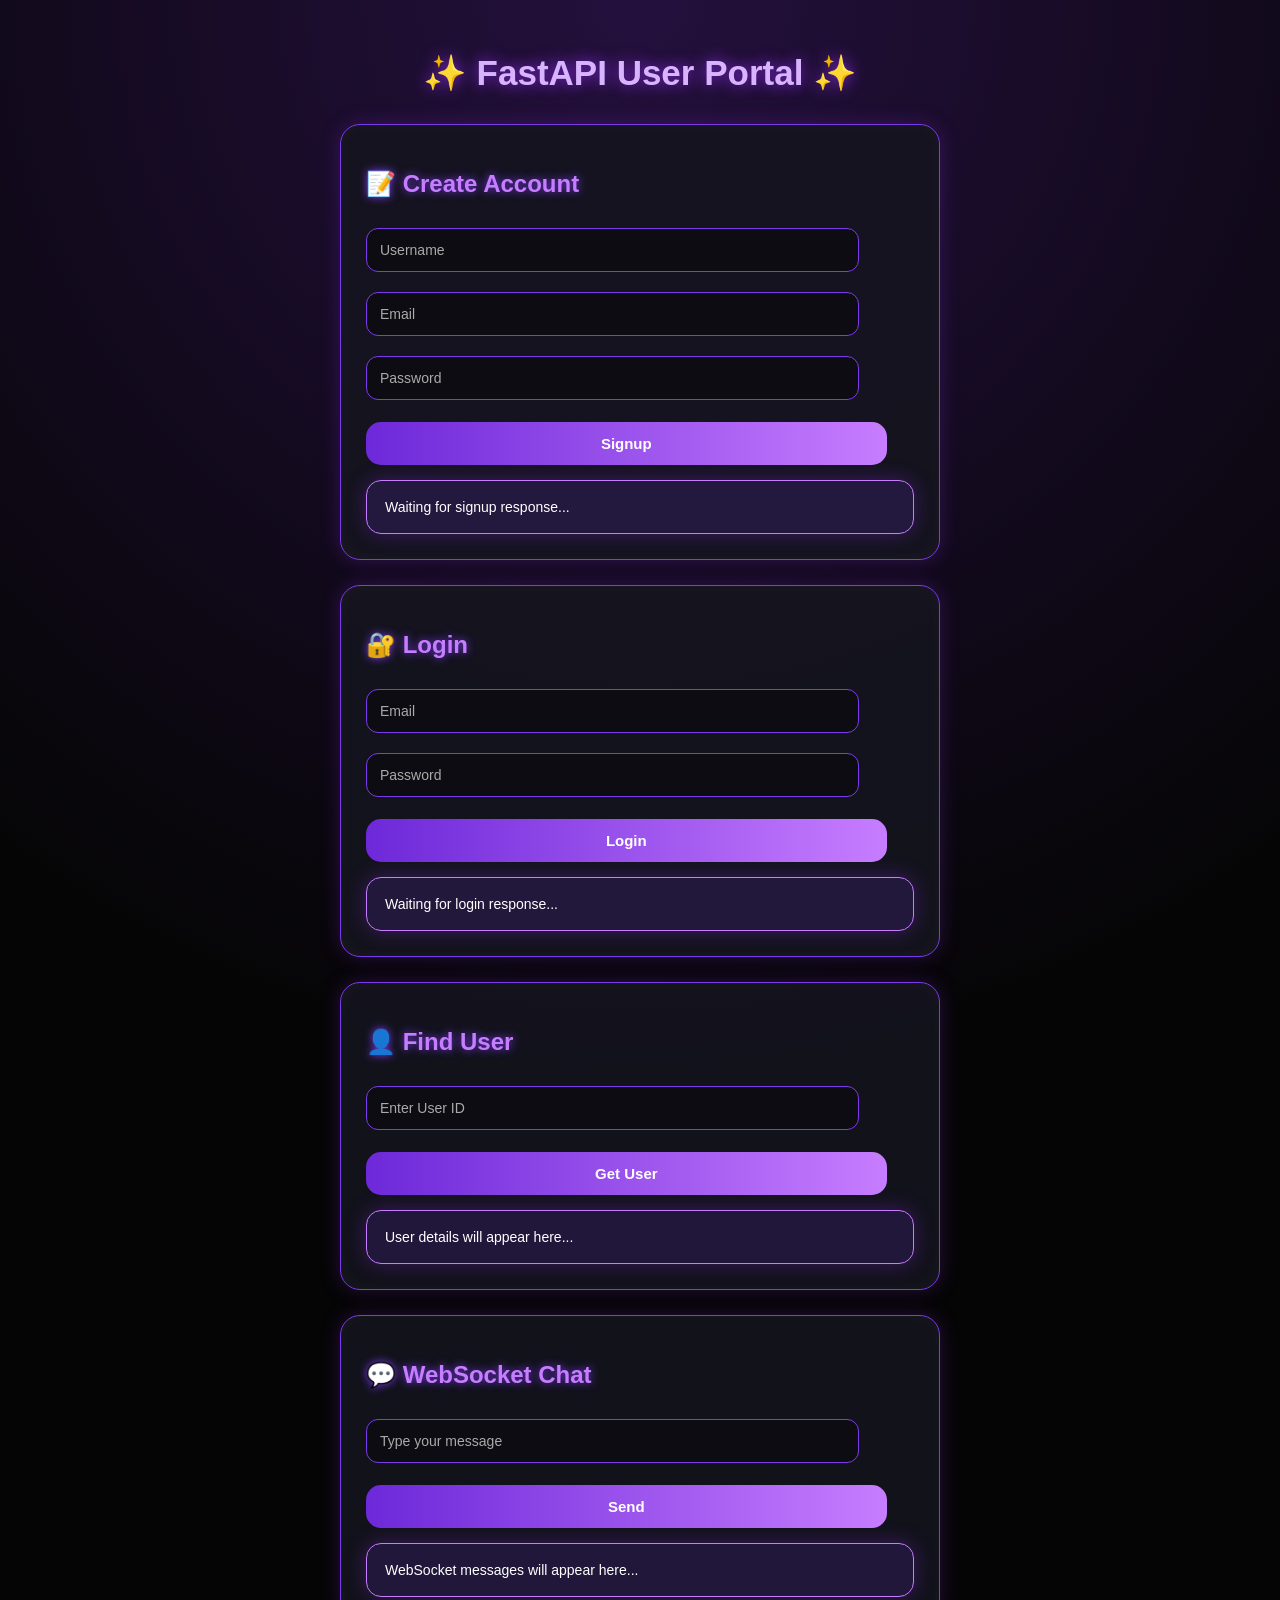
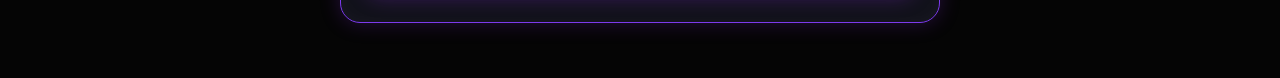
==== frontend/index.html @ 473ef018 "Updated FastAPI frontend UI and API response display" ====
<!DOCTYPE html>
<html>

<head>
    <meta charset="UTF-8">
    <title>FastAPI User Portal</title>
    <link rel="stylesheet" href="style.css">
</head>


<body>

<div class="container">

    <h1>✨ FastAPI User Portal ✨</h1>


    <!-- Signup -->
    <div class="card">

        <h2>📝 Create Account</h2>

        <input id="signup_username" type="text" placeholder="Username">

        <input id="signup_email" type="email" placeholder="Email">

        <input id="signup_password" type="password" placeholder="Password">


        <button onclick="signup()">Signup</button>


        <div id="signup_message" class="result">
            Waiting for signup response...
        </div>

    </div>




    <!-- Login -->
    <div class="card">

        <h2>🔐 Login</h2>


        <input id="login_email" type="email" placeholder="Email">

        <input id="login_password" type="password" placeholder="Password">


        <button onclick="login()">Login</button>


        <div id="login_message" class="result">
            Waiting for login response...
        </div>

    </div>




    <!-- Get User -->
    <div class="card">

        <h2>👤 Find User</h2>


        <input id="user_id" type="number" placeholder="Enter User ID">


        <button onclick="getUser()">Get User</button>


        <div id="user_result" class="result">
            User details will appear here...
        </div>

    </div>




    <!-- WebSocket -->
    <div class="card">

        <h2>💬 WebSocket Chat</h2>


        <input id="ws_message" 
               type="text" 
               placeholder="Type your message">


        <button onclick="sendMessage()">
            Send
        </button>


        <div id="ws_result" class="result">
            WebSocket messages will appear here...
        </div>


    </div>



</div>



<script src="script.js"></script>


</body>

</html>
---- frontend/style.css ----
/* ===== FastAPI User Portal Premium Theme ===== */

* {
    box-sizing: border-box;
}


body {
    font-family: "Segoe UI", Arial, sans-serif;
    background: radial-gradient(circle at top, #24103d, #050505 60%);
    color: white;
    margin: 0;
    padding: 30px;
    min-height: 100vh;
}



/* Main Container */

.container {
    max-width: 600px;
    margin: auto;
}



/* Heading */

h1 {
    text-align: center;
    color: #d8b4fe;
    font-size: 35px;
    text-shadow: 0 0 15px #8a2be2;
    margin-bottom: 30px;
}


h2 {
    color: #c77dff;
    text-shadow: 0 0 8px #7c3aed;
}




/* Cards */

.card {
    background: rgba(21, 21, 31, 0.9);
    padding: 25px;
    margin: 25px 0;
    border-radius: 20px;
    border: 1px solid #7c3aed;
    box-shadow: 
        0 0 20px rgba(138, 43, 226, 0.25),
        inset 0 0 15px rgba(255,255,255,0.03);

    transition: 0.3s ease;
}


.card:hover {
    transform: translateY(-5px);
    box-shadow: 
        0 0 30px rgba(138, 43, 226, 0.6);
}




/* Inputs */

input {

    width: 90%;
    padding: 13px;
    margin: 10px 0;

    background: #0c0c12;
    color: white;

    border: 1px solid #7c3aed;
    border-radius: 12px;

    outline: none;
    font-size: 14px;
}



input::placeholder {
    color: #aaa;
}



input:focus {

    border-color: #d8b4fe;

    box-shadow:
        0 0 10px #8a2be2;

}





/* Buttons */

button {

    width: 95%;
    padding: 13px;

    margin-top: 12px;

    border: none;
    border-radius: 15px;

    background:
    linear-gradient(90deg,#6d28d9,#c77dff);

    color: white;

    cursor: pointer;

    font-size: 15px;
    font-weight: bold;

    transition: 0.3s ease;

}



button:hover {

    transform: scale(1.05);

    box-shadow:
    0 0 25px #8a2be2;

}




/* Normal Text */

p {

    color: #e9d5ff;
    font-size: 14px;

}





/* API Result Boxes */

.result {

    margin-top: 15px;

    padding: 18px;

    border-radius: 15px;

    background:
    rgba(124,58,237,0.15);

    border:

    1px solid #c77dff;

    color: white;

    font-size: 14px;

    box-shadow:

    0 0 20px rgba(138,43,226,0.35);

    animation: fadeIn 0.4s ease;

}



.result:empty {

    display:none;

}




.result:hover {

    box-shadow:

    0 0 30px rgba(199,125,255,0.7);

}




/* JSON Output */

pre {

    color:#e9d5ff;

    white-space:pre-wrap;

    font-family: Consolas, monospace;

}





/* Animation */

@keyframes fadeIn {

    from {

        opacity:0;
        transform:translateY(10px);

    }


    to {

        opacity:1;
        transform:translateY(0);

    }

}
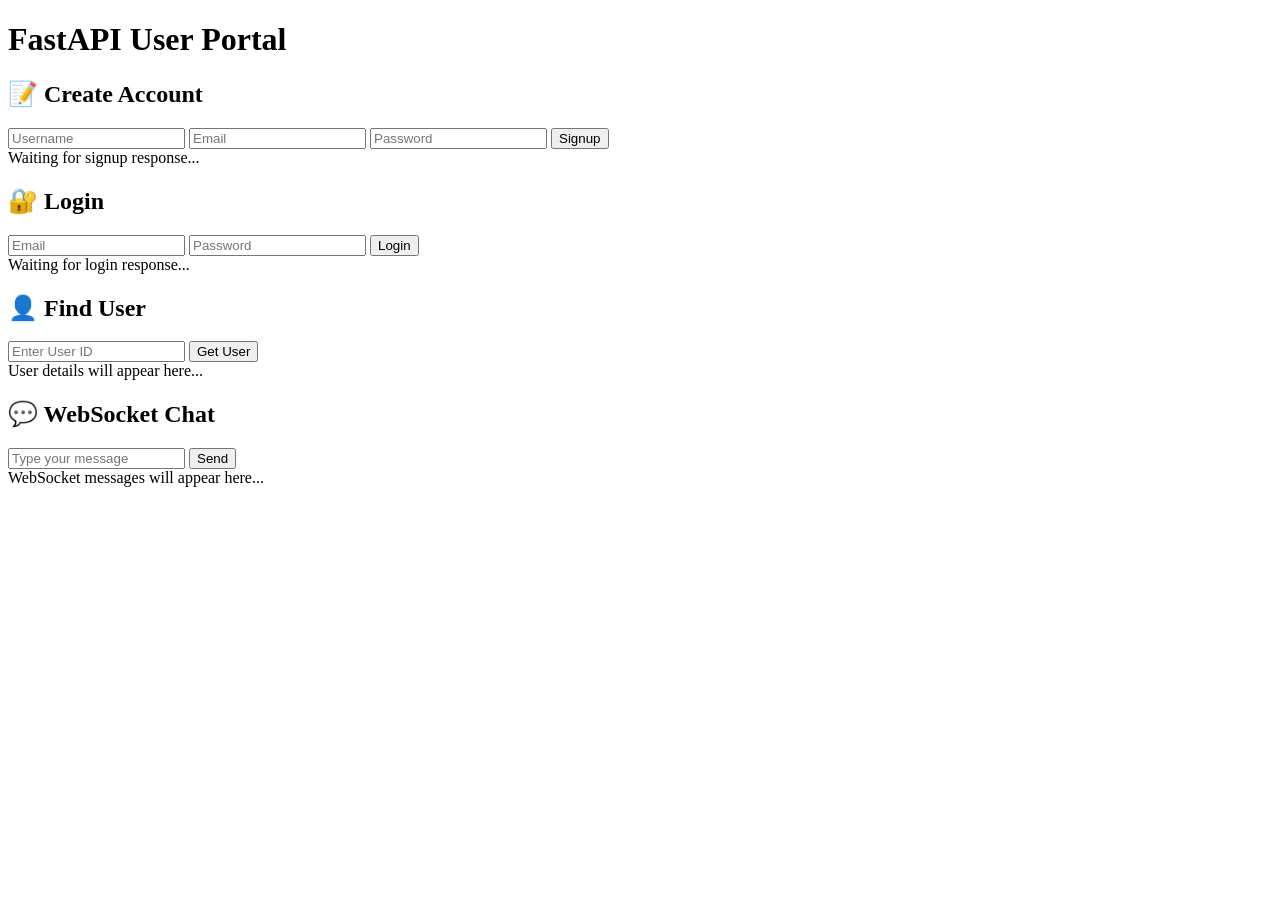
==== commit 62102bcd: "Implemented JWT authentication and FastAPI security setup" ====
--- a/frontend/index.html
+++ b/frontend/index.html
@@ -4,7 +4,7 @@
 <head>
     <meta charset="UTF-8">
     <title>FastAPI User Portal</title>
-    <link rel="stylesheet" href="style.css">
+    <link rel="stylesheet" href="/static/style.css">
 </head>
 
 
@@ -12,7 +12,7 @@
 
 <div class="container">
 
-    <h1>✨ FastAPI User Portal ✨</h1>
+    <h1> FastAPI User Portal </h1>
 
 
     <!-- Signup -->
@@ -28,7 +28,6 @@
 
 
         <button onclick="signup()">Signup</button>
-
 
         <div id="signup_message" class="result">
             Waiting for signup response...
@@ -112,7 +111,7 @@
 
 
 
-<script src="script.js"></script>
+<script src="/static/script.js"></script>
 
 
 </body>
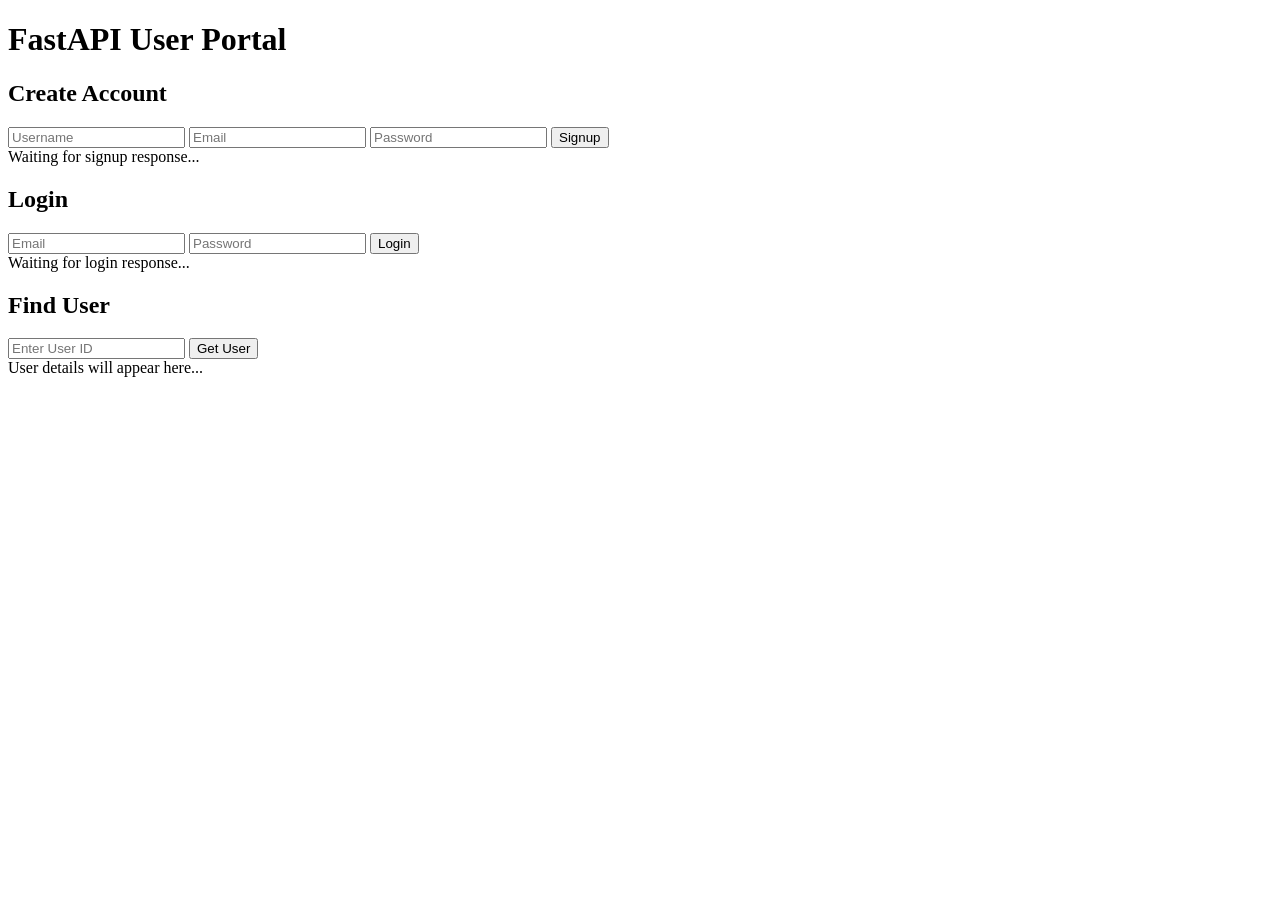
==== commit 6787e146: "Implemented library management backend and frontend" ====
--- a/frontend/index.html
+++ b/frontend/index.html
@@ -1,5 +1,5 @@
 <!DOCTYPE html>
-<html>
+<html lang="en">
 
 <head>
     <meta charset="UTF-8">
@@ -7,25 +7,21 @@
     <link rel="stylesheet" href="/static/style.css">
 </head>
 
-
 <body>
 
 <div class="container">
 
-    <h1> FastAPI User Portal </h1>
+    <h1>FastAPI User Portal</h1>
 
-
-    <!-- Signup -->
     <div class="card">
 
-        <h2>📝 Create Account</h2>
+        <h2>Create Account</h2>
 
         <input id="signup_username" type="text" placeholder="Username">
 
         <input id="signup_email" type="email" placeholder="Email">
 
         <input id="signup_password" type="password" placeholder="Password">
-
 
         <button onclick="signup()">Signup</button>
 
@@ -35,22 +31,15 @@
 
     </div>
 
-
-
-
-    <!-- Login -->
     <div class="card">
 
-        <h2>🔐 Login</h2>
-
+        <h2>Login</h2>
 
         <input id="login_email" type="email" placeholder="Email">
 
         <input id="login_password" type="password" placeholder="Password">
 
-
         <button onclick="login()">Login</button>
-
 
         <div id="login_message" class="result">
             Waiting for login response...
@@ -58,20 +47,13 @@
 
     </div>
 
-
-
-
-    <!-- Get User -->
     <div class="card">
 
-        <h2>👤 Find User</h2>
-
+        <h2>Find User</h2>
 
         <input id="user_id" type="number" placeholder="Enter User ID">
 
-
         <button onclick="getUser()">Get User</button>
-
 
         <div id="user_result" class="result">
             User details will appear here...
@@ -79,41 +61,10 @@
 
     </div>
 
-
-
-
-    <!-- WebSocket -->
-    <div class="card">
-
-        <h2>💬 WebSocket Chat</h2>
-
-
-        <input id="ws_message" 
-               type="text" 
-               placeholder="Type your message">
-
-
-        <button onclick="sendMessage()">
-            Send
-        </button>
-
-
-        <div id="ws_result" class="result">
-            WebSocket messages will appear here...
-        </div>
-
-
-    </div>
-
-
-
 </div>
-
-
 
 <script src="/static/script.js"></script>
 
-
 </body>
 
-</html>+</html>
